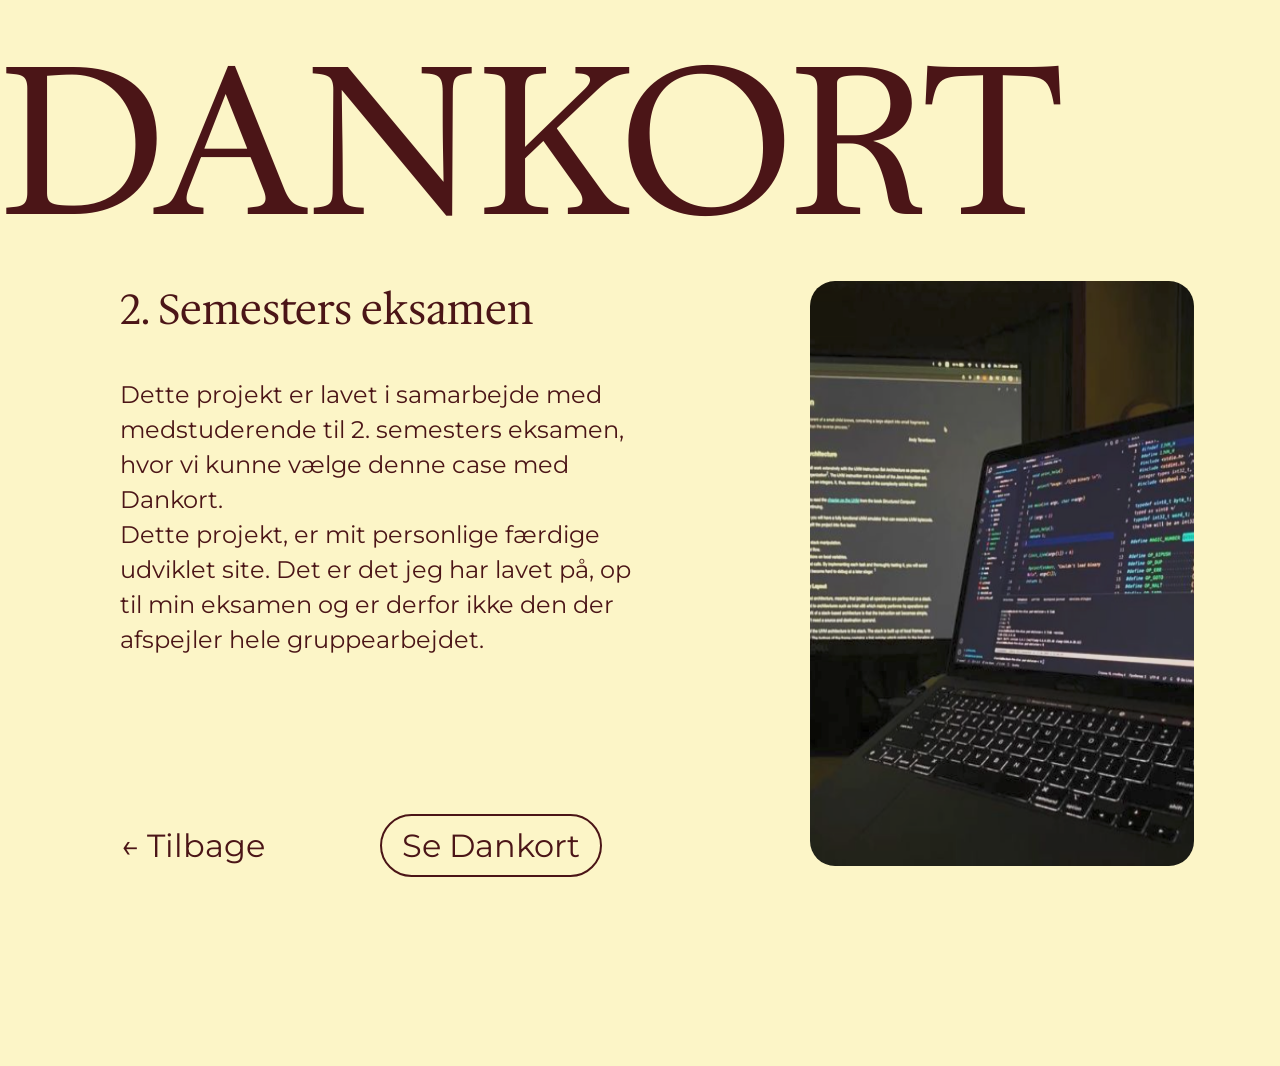
==== DanProj.html @ 7154098e "v2" ====
<!DOCTYPE html>
<html lang="en">

<head>
    <meta charset="UTF-8">
    <meta name="viewport" content="width=device-width, initial-scale=1.0">
    <link rel="stylesheet" href="style.css">
    <link rel="stylesheet" href="layout.css">
    <link rel="preconnect" href="https://fonts.googleapis.com">
    <link rel="preconnect" href="https://fonts.gstatic.com" crossorigin>
    <link
        href="https://fonts.googleapis.com/css2?family=Alkalami&family=Hedvig+Letters+Serif:opsz@12..24&family=Maitree:wght@200;300;400;500;600;700&family=Questrial&family=Raleway:ital,wght@0,100..900;1,100..900&display=swap"
        rel="stylesheet">
    <link rel="preconnect" href="https://fonts.googleapis.com">
    <link rel="preconnect" href="https://fonts.gstatic.com" crossorigin>
    <link
        href="https://fonts.googleapis.com/css2?family=Alkalami&family=Hedvig+Letters+Serif:opsz@12..24&family=Maitree:wght@200;300;400;500;600;700&family=Montserrat:ital,wght@0,100..900;1,100..900&family=Questrial&family=Raleway:ital,wght@0,100..900;1,100..900&display=swap"
        rel="stylesheet">
    <title>Portfolio
    </title>
</head>

<body class="projektmain">
    <div>
        <h1>DANKORT</h1>

        <div class="section-2">
            <div>

                <h2>2. Semesters eksamen</h2>
                <p>Dette projekt er lavet i samarbejde med medstuderende til 2. semesters eksamen, hvor vi kunne vælge
                    denne case med Dankort.
                    <br> Dette projekt, er mit personlige færdige udviklet site. Det er det jeg har lavet på, op til min
                    eksamen og er derfor ikke den der afspejler hele gruppearbejdet.
                </p>
            </div>

            <img class="img3" src="img/kode.png" alt="">
            <div class="grid_1-1">
                <a href="index.html"> <span>&#8592;</span> Tilbage</a>
                <div>
                    <a class="seProjekt" href="https://dankort.netlify.app/"> Se Dankort</a>
                </div>
            </div>
        </div>
    </div>

    <script src="js.js"></script>
</body>



</html>
---- style.css ----
* {
  box-sizing: border-box;
  margin: 0;
  padding: 0;
}

.hedvig-letters-serif- {
  font-family: "Hedvig Letters Serif", serif;
  font-weight: 400;
  font-style: normal;
}

.montserrat {
  font-family: "Montserrat", sans-serif;
  font-weight: 400;
  font-style: normal;
}

:root {
  --color-main: #4b1517;
  --color-secondary: #fcf5c7;
  --color-third: #28211c;
}

/**** Burgermenu ******/
a {
  font-family: "Hedvig Letters Serif", serif;
  color: var(--color-secondary);
  text-decoration: none;
  font-size: 32px;
}

.menu {
  max-height: 0;
  overflow: hidden;
  list-style: none;
  transition: max-height 1s ease;
  position: absolute;
  top: 12%;
  left: 0;
  width: 100%;
  background-color: var(--color-secondary);
  opacity: 50%;
  z-index: 5;
  text-align: end;
}

nav.active .menu {
  display: block;
  background-color: var(--color-secondary);
  opacity: 50%;
  position: absolute;
  top: 8%;
  left: 0%;
  width: 100%;
  height: 100%;
  box-shadow: 0 10px 10px rgba(0, 0, 0, 0.1);
  z-index: 6;
  text-align: end;
  max-height: 100vh;
  padding-top: 66px;
}
.burger {
  display: block;
  padding-top: 10px;
  justify-self: end;
}
header {
  display: flex;
  justify-content: space-between;
  align-items: center;
  margin: 20px;
  margin-bottom: 100px;
}
.navbar {
  padding: 0 5px;
  margin-right: 1rem;
}

.burger .line {
  width: 65px;
  height: 4px;
  margin: 10px;
  background-color: var(--color-secondary);
  margin: 6px 0;
  transition: 0.3s;
  border-radius: 10px;
}

.burger.active .line:nth-child(1) {
  transform: rotate(45deg) translate(10px, 5px);
}

.burger.active .line:nth-child(2) {
  transform: rotate(-45deg) translate(3px, 4px);
  transition: 0.2s linear;
}

nav.active .menu li {
  margin: 20px 20px;
}

nav.active .menu a {
  color: var(--color-main);
  font-weight: 600;
}

nav.active .menu a:hover {
  color: brown;
  font-weight: 600;
}

.menu-open .forside_indhold {
  opacity: 30%;
}

/************ MAIN *************/

body {
  background-color: var(--color-main);
}

h1 {
  font-family: "Hedvig Letters Serif", serif;
  font-size: 3rem;
  color: var(--color-secondary);
}

h2 {
  font-family: "Hedvig Letters Serif", serif;
  font-size: 55px;
  color: var(--color-secondary);
}

p {
  font-family: "Montserrat", sans-serif;
  font-size: 24px;
  color: var(--color-secondary);
}

#img1 {
  width: 30%;
  height: 60vh;
  position: absolute;
  top: 225px;
  left: 470px;
  border-radius: 25px;
  z-index: -1;
}

#port {
  font-size: 259px;
  margin-bottom: 70px;
  margin-top: -100px;
}

#folio {
  font-size: 259px;
  justify-content: end;
}

#højre {
  width: 100%;
  display: flex;
  justify-content: flex-end;
}

#video {
  width: 100%;
  height: 80vh;
  background-color: var(--color-third);
}

#section_1 {
  margin-bottom: 72px;
}

/*** SECTION 2 ***/

.pargraf {
  margin-top: 232px;
  margin-left: 50px;
}

.pargraf p {
  margin-top: 40px;
  line-height: 35px;
  padding-right: 120px;
}

#stortP {
  font-size: 1000px;
  font-family: "Hedvig Letters Serif", serif;
  color: var(--color-secondary);
  margin-left: -120px;
  margin-top: -200px;
  overflow: hidden;
  position: absolute;
}

#img2 {
  width: 30%;
  height: auto;
  position: absolute;
  border-radius: 25px;
  margin-left: 163px;
  margin-top: 279px;
}

/******* SECTION 3 *******/

#section_3 {
  background-color: var(--color-third);
}

#section_3 {
  background-color: var(--color-third);
  padding: 100px;

  display: flex;
  align-items: center;
  justify-content: space-between;
  position: relative;
}

/****** OVERLAY ********/

.overlay_container {
  position: relative;
}

.overImg {
  display: block;
  width: 100%;
  height: auto;
}

/* The overlay effect - lays on top of the container and over the image */
.overlay {
  position: absolute;
  bottom: 0;
  background: var(--color-secondary);
  width: 100%;
  transition: 0.5s ease;
  opacity: 0;
  color: var(--color-main);
  font-size: 20px;
  padding: 20px;
  text-align: center;
  border-radius: 0px 0px 25px 25px;
  display: flex;
  justify-content: space-between;
}

/* When you mouse over the container, fade in the overlay title */
.overlay_container:hover .overlay {
  opacity: 1;
}

.overlay_container .styling {
  color: var(--color-main);
  font-size: 20px;
  font-family: "Montserrat", sans-serif;
}
.styling:last-child:hover {
  color: brown;
  text-decoration: underline solid;
  font-family: "Montserrat", sans-serif;
}

/***** CAROUSEL ****/

.carousel {
  overflow: hidden;
  width: 100%;
}

.carousel-track {
  display: flex;
  transition: transform 0.6s ease;
}

/* Hver slide fylder 100% */
.slide {
  min-width: 100%;
  display: grid;
  grid-template-columns: repeat(3, 1fr);
  gap: 60px;
  position: relative;
}

/* Billeder fylder deres grid celle */
.slide img {
  width: 100%;
  height: 50vh;
  object-fit: cover;
  border-radius: 25px;
}

.arrow {
  background: none;
  border: none;
  font-size: 30px;
  color: var(--color-secondary);
  cursor: pointer;
  z-index: 3;
  margin: -40px;
}

/****** SECTION 4 ******/

#section_4 {
  margin-bottom: -10px;
}

.img3 {
  width: 60%;
  height: 65vh;
  margin-left: 170px;
  display: block;
  border-radius: 25px;
}

.kompetencerUl {
  margin-left: 60px;
}

.navne {
  display: flex;
  justify-content: space-between;
  margin-top: 30px;
}
.navn {
  font-family: "Hedvig Letters Serif", serif;
  color: var(--color-secondary);
  font-size: 259px;
}

/****** SECTION 5 *******/

#section_5 {
  display: grid;
  grid-template-columns: 1fr 1fr;
  margin-left: 20px;
  margin-right: 20px;
  line-height: 50px;
}

#efternavn {
  font-family: "Hedvig Letters Serif", serif;
  color: var(--color-secondary);
  font-size: 259px;
}

.kontakt {
  display: flex;
  flex-direction: column;
  align-items: flex-end;
  text-align: right;
}

footer {
  margin-top: 300px;
}

/********************************* PROJEKT SIDER ***************************************************************/

/* Dankort */
.projektmain {
  background-color: var(--color-secondary);
}

.projektmain h1 {
  font-size: 210px;
  color: var(--color-main);
}

.projektmain h2 {
  color: var(--color-main);
  padding-left: 120px;
  font-size: 42px;
}

.projektmain p {
  margin-top: 40px;
  line-height: 35px;
  padding-left: 120px;
  color: var(--color-main);
  font-family: "Montserrat", sans-serif;
}

.projektmain a {
  color: var(--color-main);
  font-family: "Montserrat", sans-serif;
}

.projektmain a:hover {
  color: brown;
  font-family: "Montserrat", sans-serif;
}

.seProjekt {
  border-style: solid;
  border-color: var(--color-main);
  border-radius: 50px;
  border-width: 2px;
  padding: 10px 20px 10px 20px;
  font-family: "Montserrat", sans-serif;
}

.seProjekt:hover {
  color: brown;
  border-color: brown;
}

.grid_1-1 {
  margin-top: -40px;
  padding-left: 120px;
  display: grid;
  grid-template-columns: 1fr 1fr;
}

.section-2 {
  display: grid;
  grid-template-columns: 1fr 1fr;
  position: relative;
  margin-bottom: 200px;
}

/* Soundwheel */
---- layout.css ----
.section_2 {
  display: grid;
  grid-template-columns: 1fr 1fr;
  position: relative;
  margin-bottom: 400px;
}
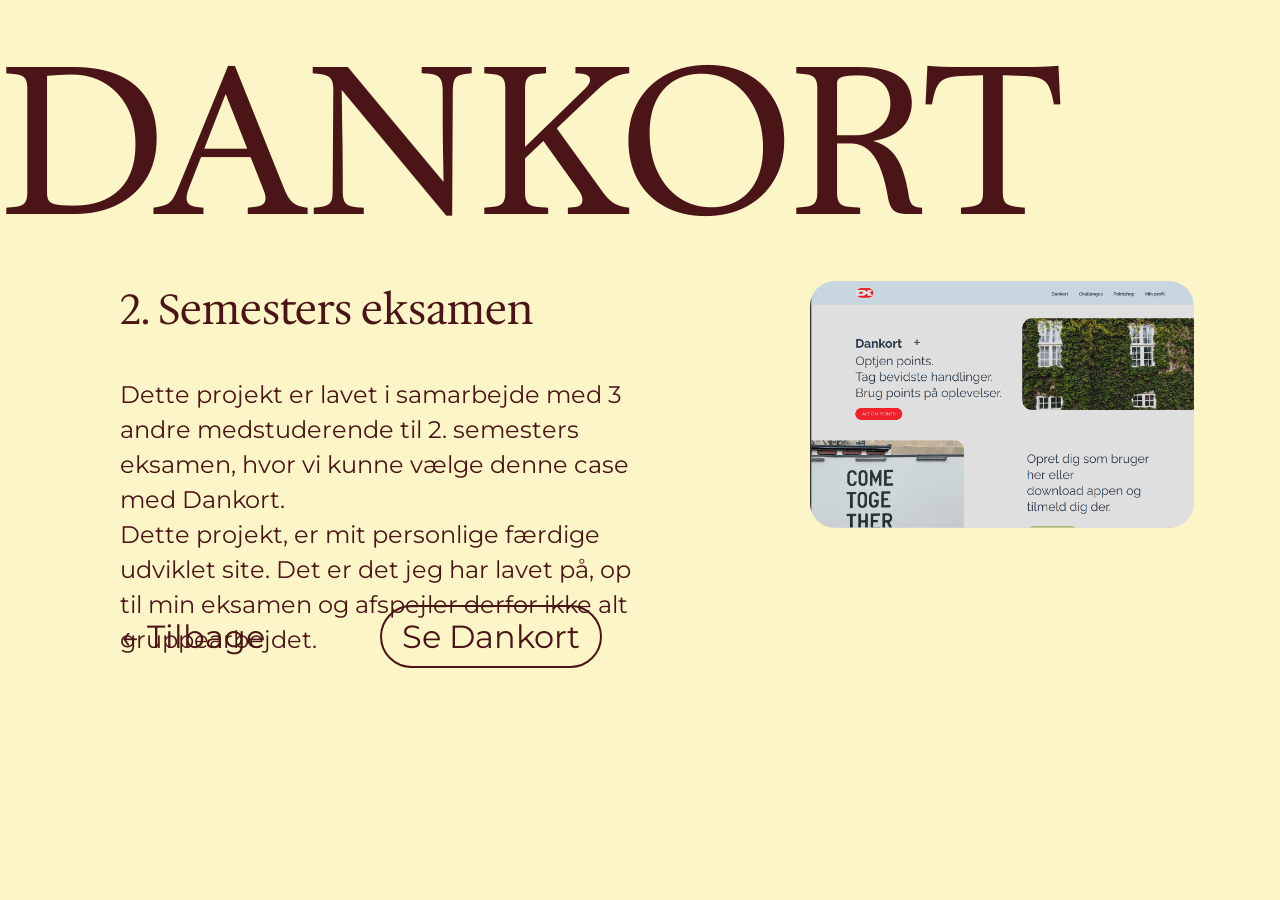
==== commit 3a91e3b3: "xx" ====
--- a/DanProj.html
+++ b/DanProj.html
@@ -26,16 +26,16 @@
 
         <div class="section-2">
             <div>
-
                 <h2>2. Semesters eksamen</h2>
-                <p>Dette projekt er lavet i samarbejde med medstuderende til 2. semesters eksamen, hvor vi kunne vælge
+                <p>Dette projekt er lavet i samarbejde med 3 andre medstuderende til 2. semesters eksamen, hvor vi kunne
+                    vælge
                     denne case med Dankort.
                     <br> Dette projekt, er mit personlige færdige udviklet site. Det er det jeg har lavet på, op til min
-                    eksamen og er derfor ikke den der afspejler hele gruppearbejdet.
+                    eksamen og afspejler derfor ikke alt gruppearbejdet.
                 </p>
             </div>
 
-            <img class="img3" src="img/kode.png" alt="">
+            <img class="img3" src="img/dforside.png" alt="Dankort projekt forside">
             <div class="grid_1-1">
                 <a href="index.html"> <span>&#8592;</span> Tilbage</a>
                 <div>
--- a/style.css
+++ b/style.css
@@ -315,7 +315,7 @@
 
 .img3 {
   width: 60%;
-  height: 65vh;
+  height: auto;
   margin-left: 170px;
   display: block;
   border-radius: 25px;
@@ -325,6 +325,35 @@
   margin-left: 60px;
 }
 
+.navigLi {
+  display: flex;
+  flex-direction: row;
+  gap: 20px;
+  margin-block: 20px;
+  text-decoration: underline solid var(--color-secondary) 2px;
+
+  p:hover {
+    color: brown;
+    cursor: pointer;
+  }
+}
+
+.kompetenceknapper {
+  margin-top: 20px;
+  margin-bottom: 100px;
+
+  p {
+    border-style: solid;
+    border-color: var(--color-secondary);
+    border-radius: 50px;
+    border-width: 2px;
+    padding: 10px 20px 10px 20px;
+    font-family: "Montserrat", sans-serif;
+    display: inline-block;
+    margin: 6px 2px 6px 0px;
+    font-size: 15px;
+  }
+}
 .navne {
   display: flex;
   justify-content: space-between;
@@ -359,6 +388,45 @@
   text-align: right;
 }
 
+.wrapper {
+  background-color: rgba(110, 143, 162, 1);
+  height: 30rem;
+  display: flex;
+  justify-content: center;
+  align-items: center;
+  position: relative;
+}
+
+.karussel-container {
+  position: relative;
+  width: 100%;
+  overflow: hidden;
+  padding: 2rem 0;
+}
+
+.karussel-wrapper {
+  display: flex;
+  flex-direction: row;
+  width: max-content;
+}
+
+.karussel-text {
+  display: inline-block;
+  white-space: nowrap;
+  animation: karussel 30s linear infinite;
+  font-size: 4rem;
+  color: #dfe8ed;
+}
+
+@keyframes karussel {
+  0% {
+    transform: translateX(0);
+  }
+  100% {
+    transform: translateX(-50%);
+  } /* Hvis du har duplikeret teksten */
+}
+
 footer {
   margin-top: 300px;
 }
--- a/layout.css
+++ b/layout.css
@@ -4,3 +4,9 @@
   position: relative;
   margin-bottom: 400px;
 }
+
+.section_4 {
+  display: grid;
+  grid-template-columns: 1fr 1fr;
+  position: relative;
+}
